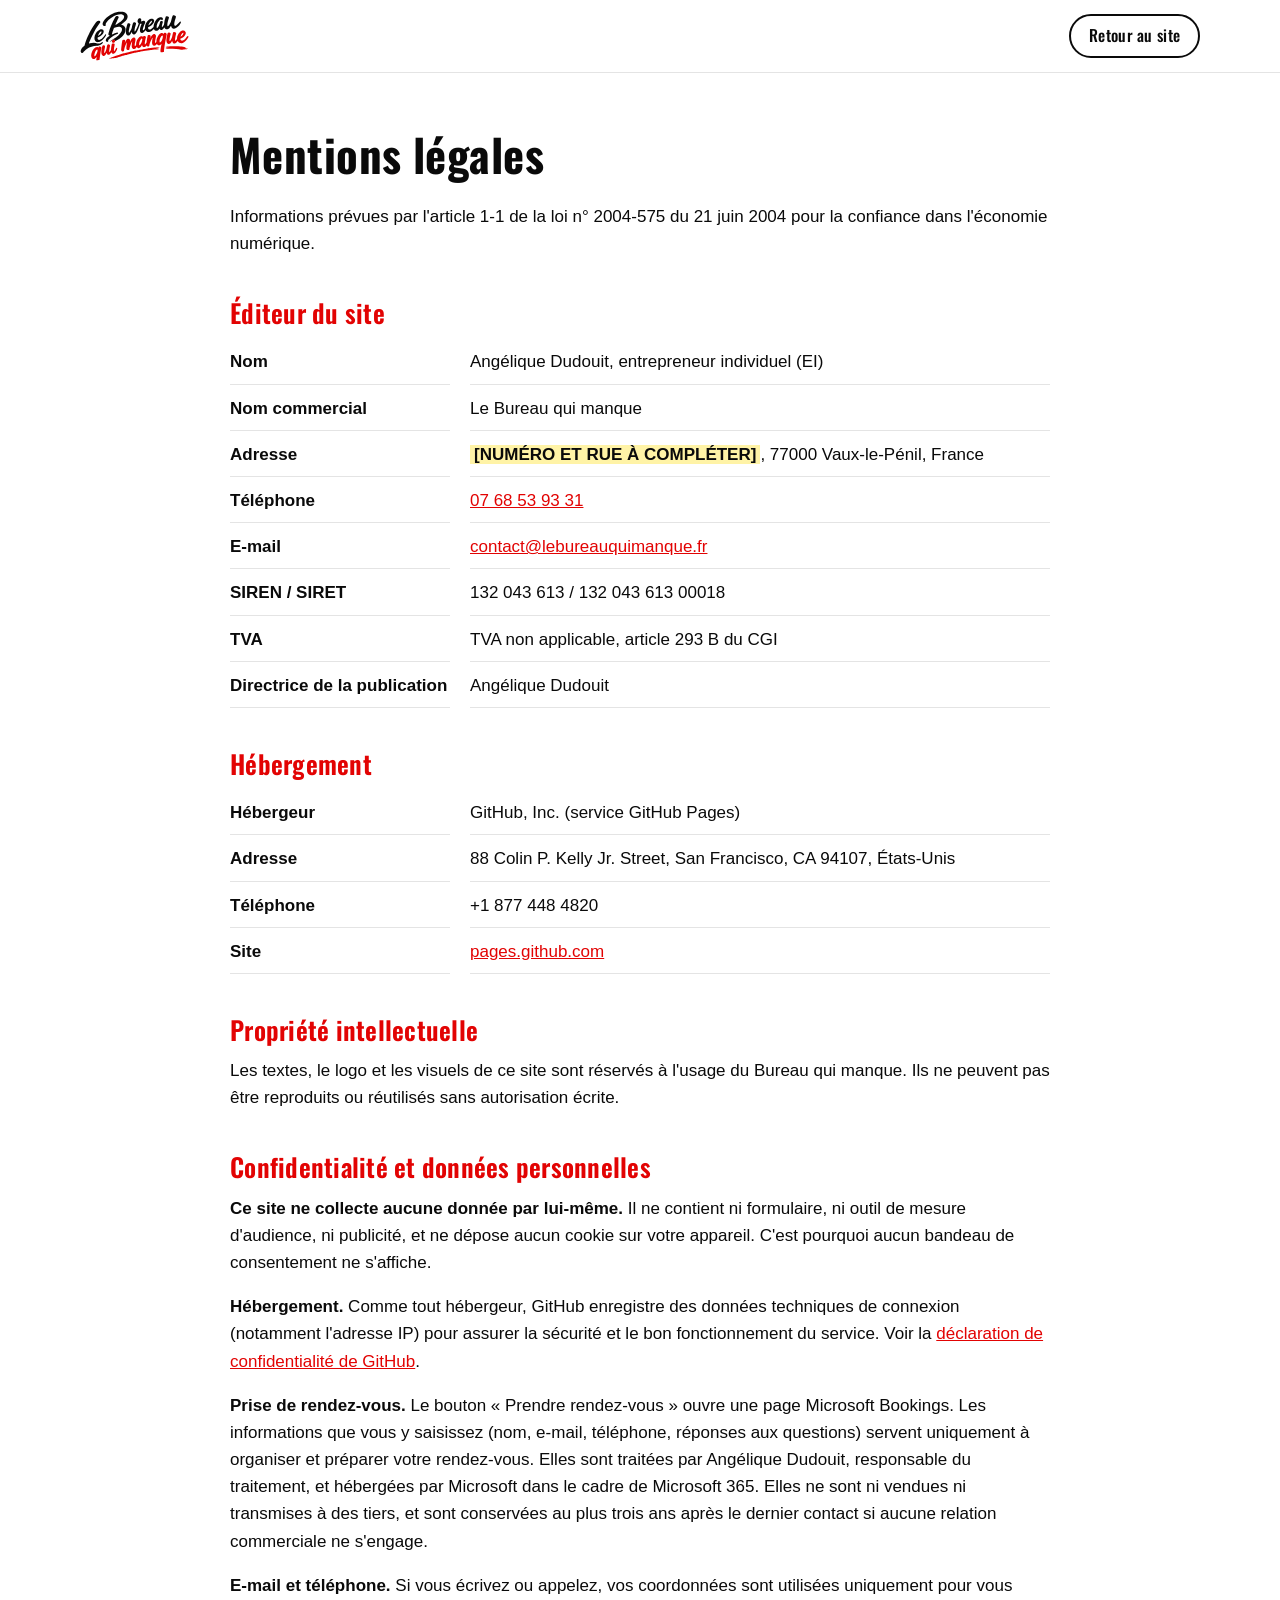
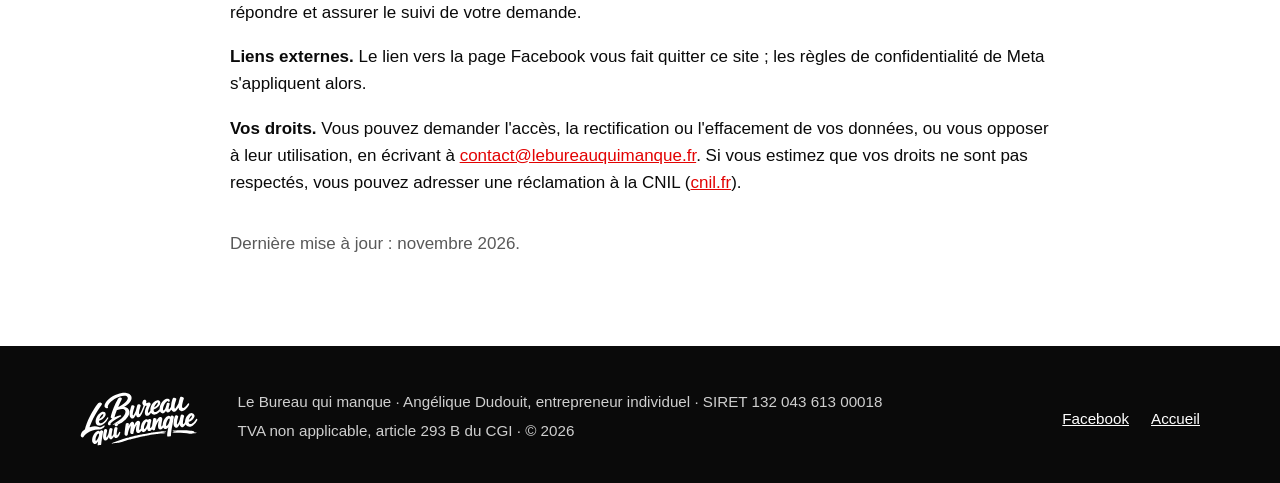
==== mentions-legales.html @ 018d725f "Add files via upload" ====
<!DOCTYPE html>
<html lang="fr">
<head>
  <meta charset="utf-8">
  <meta name="viewport" content="width=device-width, initial-scale=1">
  <title>Mentions légales et confidentialité | Le Bureau qui manque</title>
  <meta name="description" content="Mentions légales et politique de confidentialité du site lebureauquimanque.fr.">
  <link rel="canonical" href="https://lebureauquimanque.fr/mentions-legales.html">
  <meta name="theme-color" content="#E20303">
  <meta name="format-detection" content="telephone=no">
  <link rel="icon" href="favicon.ico" sizes="any">
  <link rel="icon" type="image/png" sizes="32x32" href="assets/favicon-32.png">
  <link rel="apple-touch-icon" href="assets/apple-touch-icon.png">
  <link rel="stylesheet" href="assets/style.css">
</head>
<body>
  <a class="lien-evitement" href="#contenu">Aller au contenu</a>

  <header class="entete">
    <div class="conteneur">
      <a class="entete__logo" href="./" aria-label="Le Bureau qui manque, accueil">
        <img src="assets/logo.svg" alt="Le Bureau qui manque" width="107" height="49">
      </a>
      <a class="bouton bouton--contour" href="./">Retour au site</a>
    </div>
  </header>

  <main id="contenu" class="page-simple">
    <div class="conteneur">
      <h1>Mentions légales</h1>
      <p>Informations prévues par l'article 1-1 de la loi n° 2004-575 du 21 juin 2004 pour la confiance dans l'économie numérique.</p>

      <h2>Éditeur du site</h2>
      <dl>
        <dt>Nom</dt><dd>Angélique Dudouit, entrepreneur individuel (EI)</dd>
        <dt>Nom commercial</dt><dd>Le Bureau qui manque</dd>
        <dt>Adresse</dt><dd><span class="a-completer">[NUMÉRO ET RUE À COMPLÉTER]</span>, 77000 Vaux-le-Pénil, France</dd>
        <dt>Téléphone</dt><dd><a href="tel:+33768539331">07 68 53 93 31</a></dd>
        <dt>E-mail</dt><dd><a href="mailto:contact@lebureauquimanque.fr">contact@lebureauquimanque.fr</a></dd>
        <dt>SIREN / SIRET</dt><dd>132 043 613 / 132 043 613 00018</dd>
        <dt>TVA</dt><dd>TVA non applicable, article 293 B du CGI</dd>
        <dt>Directrice de la publication</dt><dd>Angélique Dudouit</dd>
      </dl>

      <h2>Hébergement</h2>
      <dl>
        <dt>Hébergeur</dt><dd>GitHub, Inc. (service GitHub Pages)</dd>
        <dt>Adresse</dt><dd>88 Colin P. Kelly Jr. Street, San Francisco, CA 94107, États-Unis</dd>
        <dt>Téléphone</dt><dd>+1 877 448 4820</dd>
        <dt>Site</dt><dd><a href="https://pages.github.com/" rel="noopener">pages.github.com</a></dd>
      </dl>

      <h2>Propriété intellectuelle</h2>
      <p>Les textes, le logo et les visuels de ce site sont réservés à l'usage du Bureau qui manque. Ils ne peuvent pas être reproduits ou réutilisés sans autorisation écrite.</p>

      <h2 id="confidentialite">Confidentialité et données personnelles</h2>
      <p><strong>Ce site ne collecte aucune donnée par lui-même.</strong> Il ne contient ni formulaire, ni outil de mesure d'audience, ni publicité, et ne dépose aucun cookie sur votre appareil. C'est pourquoi aucun bandeau de consentement ne s'affiche.</p>
      <p><strong>Hébergement.</strong> Comme tout hébergeur, GitHub enregistre des données techniques de connexion (notamment l'adresse IP) pour assurer la sécurité et le bon fonctionnement du service. Voir la <a href="https://docs.github.com/fr/site-policy/privacy-policies/github-general-privacy-statement" rel="noopener">déclaration de confidentialité de GitHub</a>.</p>
      <p><strong>Prise de rendez-vous.</strong> Le bouton « Prendre rendez-vous » ouvre une page Microsoft Bookings. Les informations que vous y saisissez (nom, e-mail, téléphone, réponses aux questions) servent uniquement à organiser et préparer votre rendez-vous. Elles sont traitées par Angélique Dudouit, responsable du traitement, et hébergées par Microsoft dans le cadre de Microsoft 365. Elles ne sont ni vendues ni transmises à des tiers, et sont conservées au plus trois ans après le dernier contact si aucune relation commerciale ne s'engage.</p>
      <p><strong>E-mail et téléphone.</strong> Si vous écrivez ou appelez, vos coordonnées sont utilisées uniquement pour vous répondre et assurer le suivi de votre demande.</p>
      <p><strong>Liens externes.</strong> Le lien vers la page Facebook vous fait quitter ce site ; les règles de confidentialité de Meta s'appliquent alors.</p>
      <p><strong>Vos droits.</strong> Vous pouvez demander l'accès, la rectification ou l'effacement de vos données, ou vous opposer à leur utilisation, en écrivant à <a href="mailto:contact@lebureauquimanque.fr">contact@lebureauquimanque.fr</a>. Si vous estimez que vos droits ne sont pas respectés, vous pouvez adresser une réclamation à la CNIL (<a href="https://www.cnil.fr" rel="noopener">cnil.fr</a>).</p>

      <p style="margin-top:2em;color:var(--gris)">Dernière mise à jour : novembre 2026.</p>
    </div>
  </main>

  <footer class="pied">
    <div class="conteneur">
      <img src="assets/logo-blanc.svg" alt="Le Bureau qui manque" width="118" height="54">
      <div>
        <p>Le Bureau qui manque · Angélique Dudouit, entrepreneur individuel · SIRET 132 043 613 00018</p>
        <p>TVA non applicable, article 293 B du CGI · © 2026</p>
      </div>
      <div class="pied__liens">
        <a href="https://www.facebook.com/lebureauquimanque" target="_blank" rel="noopener">Facebook</a>
        <a href="./">Accueil</a>
      </div>
    </div>
  </footer>
</body>
</html>
---- assets/style.css ----
/* Le Bureau qui manque — feuille de style unique
   Couleurs de la charte : rouge #E20303, noir #0A0A0A, gris #595959,
   gris clair #F4F4F4, rose très clair #F8E8EA, blanc. */

@font-face { font-family: "Oswald"; font-weight: 500; font-display: swap; src: url("fonts/oswald-500.woff2") format("woff2"); }
@font-face { font-family: "Oswald"; font-weight: 600; font-display: swap; src: url("fonts/oswald-600.woff2") format("woff2"); }
@font-face { font-family: "Oswald"; font-weight: 700; font-display: swap; src: url("fonts/oswald-700.woff2") format("woff2"); }

:root {
  --rouge: #E20303;
  --rouge-fonce: #B80202;
  --noir: #0A0A0A;
  --gris: #595959;
  --gris-clair: #F4F4F4;
  --rose: #F8E8EA;
  --blanc: #FFFFFF;
  --bord: #E4E4E4;
  --titre: "Oswald", "Arial Narrow", Arial, sans-serif;
  --texte: Arial, "Helvetica Neue", Helvetica, sans-serif;
  --largeur: 1120px;
  --rayon: 14px;
}

*, *::before, *::after { box-sizing: border-box; }
html { scroll-behavior: smooth; scroll-padding-top: 84px; }
@media (prefers-reduced-motion: reduce) { html { scroll-behavior: auto; } }

body {
  margin: 0;
  font-family: var(--texte);
  font-size: 17px;
  line-height: 1.6;
  color: var(--noir);
  background: var(--blanc);
  -webkit-text-size-adjust: 100%;
}

img { max-width: 100%; height: auto; display: block; }
a { color: var(--rouge); }
a:hover { color: var(--rouge-fonce); }
:focus-visible { outline: 3px solid var(--noir); outline-offset: 3px; }

h1, h2, h3 { font-family: var(--titre); font-weight: 600; line-height: 1.15; margin: 0 0 .5em; letter-spacing: .01em; }
h1 { font-size: clamp(2.1rem, 5.2vw, 3.4rem); font-weight: 700; }
h2 { font-size: clamp(1.75rem, 3.6vw, 2.5rem); }
h3 { font-size: 1.3rem; font-weight: 500; }
p { margin: 0 0 1em; }

.conteneur { width: min(100% - 40px, var(--largeur)); margin-inline: auto; }
.section { padding: 72px 0; }
.section--gris { background: var(--gris-clair); }
.section--rose { background: var(--rose); }
.surtitre {
  font-family: var(--titre); font-weight: 500; text-transform: uppercase; letter-spacing: .08em;
  color: var(--rouge); font-size: .95rem; margin-bottom: .4em; display: block;
}
.intro { color: var(--gris); font-size: 1.08rem; max-width: 720px; }
.centre { text-align: center; }
.centre .intro { margin-inline: auto; }

.lien-evitement { position: absolute; left: -9999px; }
.lien-evitement:focus { left: 12px; top: 12px; background: var(--blanc); padding: 8px 14px; z-index: 100; }

/* ---------- Boutons ---------- */
.bouton {
  display: inline-flex; align-items: center; justify-content: center; gap: .5em;
  font-family: var(--titre); font-weight: 500; font-size: 1.12rem; letter-spacing: .02em;
  padding: .7em 1.4em; border-radius: 999px; text-decoration: none; border: 2px solid transparent;
  transition: background-color .15s, color .15s, border-color .15s;
  min-height: 48px;
}
.bouton--rouge { background: var(--rouge); color: var(--blanc); }
.bouton--rouge:hover { background: var(--rouge-fonce); color: var(--blanc); }
.bouton--contour { border-color: var(--noir); color: var(--noir); background: transparent; }
.bouton--contour:hover { background: var(--noir); color: var(--blanc); }
.bouton--blanc { background: var(--blanc); color: var(--rouge); }
.bouton--blanc:hover { background: var(--noir); color: var(--blanc); }
.bouton--contour-blanc { border-color: var(--blanc); color: var(--blanc); }
.bouton--contour-blanc:hover { background: var(--blanc); color: var(--rouge); }
.bouton svg { width: 1.05em; height: 1.05em; flex: none; }
.boutons { display: flex; flex-wrap: wrap; gap: 12px; }

/* ---------- En-tête ---------- */
.entete {
  position: sticky; top: 0; z-index: 50; background: rgba(255,255,255,.96);
  border-bottom: 1px solid var(--bord); backdrop-filter: saturate(1.2) blur(6px);
}
.entete .conteneur { display: flex; align-items: center; justify-content: space-between; gap: 16px; height: 72px; }
.entete__logo img { height: 50px; width: auto; }
.entete nav { display: none; }
.entete nav a { font-family: var(--titre); font-weight: 500; color: var(--noir); text-decoration: none; font-size: 1.05rem; }
.entete nav a:hover { color: var(--rouge); }
.entete .bouton { padding: .45em 1.1em; font-size: 1rem; min-height: 44px; }
@media (min-width: 900px) {
  .entete nav { display: flex; gap: 28px; }
}

/* ---------- Accueil ---------- */
.accueil { padding: 48px 0 64px; background: linear-gradient(180deg, var(--blanc) 0%, var(--blanc) 60%, var(--rose) 100%); }
.accueil .conteneur { display: grid; gap: 36px; align-items: center; }
.accueil h1 .rouge { color: var(--rouge); }
.accueil__texte p { font-size: 1.12rem; color: #2b2b2b; max-width: 560px; }
.accueil__offert {
  display: inline-flex; align-items: center; gap: .6em; margin-top: 18px;
  font-weight: bold; color: var(--noir);
}
.accueil__offert::before { content: ""; width: 10px; height: 10px; border-radius: 50%; background: var(--rouge); flex: none; }
.accueil__visuel img { border-radius: var(--rayon); box-shadow: 0 18px 40px rgba(10,10,10,.14); width: 100%; }
.accueil__lieu { color: var(--gris); font-size: .98rem; margin-top: 10px; }
@media (min-width: 900px) {
  .accueil { padding: 72px 0 88px; }
  .accueil .conteneur { grid-template-columns: 1fr 1.05fr; gap: 56px; }
}

/* ---------- Pour qui ---------- */
.douleurs { display: grid; gap: 16px; margin-top: 32px; }
.douleur {
  background: var(--blanc); border-radius: var(--rayon); padding: 22px 24px; border-left: 5px solid var(--rouge);
  box-shadow: 0 2px 10px rgba(10,10,10,.05);
}
.douleur p { margin: 0; }
.douleur strong { font-family: var(--titre); font-weight: 500; font-size: 1.15rem; display: block; margin-bottom: 4px; }
@media (min-width: 760px) { .douleurs { grid-template-columns: repeat(3, 1fr); } }

/* ---------- Services ---------- */
.services { display: grid; gap: 18px; margin-top: 36px; }
.service {
  border: 1px solid var(--bord); border-radius: var(--rayon); padding: 24px; background: var(--blanc);
}
.service__icone {
  width: 46px; height: 46px; border-radius: 50%; background: var(--rouge); color: var(--blanc);
  display: grid; place-items: center; margin-bottom: 14px;
}
.service__icone svg { width: 22px; height: 22px; }
.service p { color: var(--gris); margin: 0; }
.service--accent { background: var(--noir); border-color: var(--noir); color: var(--blanc); }
.service--accent p { color: #d9d9d9; }
.service--accent a { color: var(--blanc); font-weight: bold; }
@media (min-width: 640px) {
  .services { grid-template-columns: repeat(2, 1fr); }
  .service--accent { grid-column: 1 / -1; display: grid; grid-template-columns: auto 1fr; column-gap: 20px; align-items: center; }
  .service--accent .service__icone { grid-row: span 2; margin-bottom: 0; }
  .service--accent h3 { margin-bottom: 2px; }
}
@media (min-width: 980px) { .services { grid-template-columns: repeat(3, 1fr); } }

/* ---------- Étapes ---------- */
.etapes { list-style: none; padding: 0; margin: 36px 0 0; display: grid; gap: 18px; counter-reset: etape; }
.etape { background: var(--blanc); border-radius: var(--rayon); padding: 26px 24px 24px; position: relative; counter-increment: etape; }
.etape::before {
  content: counter(etape); font-family: var(--titre); font-weight: 700; font-size: 1.4rem; color: var(--blanc);
  background: var(--rouge); width: 44px; height: 44px; border-radius: 50%; display: grid; place-items: center; margin-bottom: 14px;
}
.etape p { color: var(--gris); margin: 0; }
.encadre {
  margin-top: 28px; background: var(--blanc); border-radius: var(--rayon); padding: 20px 24px;
  display: flex; gap: 14px; align-items: flex-start;
}
.encadre p { margin: 0; }
.encadre svg { width: 26px; height: 26px; color: var(--rouge); flex: none; margin-top: 2px; }
@media (min-width: 760px) { .etapes { grid-template-columns: repeat(2, 1fr); } }
@media (min-width: 1040px) { .etapes { grid-template-columns: repeat(4, 1fr); } }

/* ---------- Tarifs ---------- */
.tarifs-bloc { margin-top: 44px; }
.tarifs-bloc > h3 { font-size: 1.5rem; font-weight: 600; margin-bottom: 18px; }
.taux { display: grid; gap: 16px; }
.taux__carte { border: 1px solid var(--bord); border-radius: var(--rayon); padding: 22px 24px; }
.taux__carte header { display: flex; flex-direction: column; gap: 6px; margin-bottom: 8px; }
@media (min-width: 1000px) { .taux__carte header { flex-direction: row; justify-content: space-between; align-items: baseline; } }
.taux__carte h4 { font-family: var(--titre); font-weight: 500; font-size: 1.25rem; margin: 0; }
.prix { font-family: var(--titre); font-weight: 700; color: var(--rouge); font-size: 1.8rem; line-height: 1; white-space: nowrap; }
.prix small { font-size: .55em; font-weight: 500; color: var(--gris); }
.taux__carte p { color: var(--gris); margin: 0; }
@media (min-width: 760px) { .taux { grid-template-columns: repeat(2, 1fr); } }

.forfaits { display: grid; gap: 18px; }
.forfait { border: 1px solid var(--bord); border-radius: var(--rayon); padding: 26px 24px; display: flex; flex-direction: column; background: var(--blanc); }
.forfait h4 { font-family: var(--titre); font-weight: 600; font-size: 1.5rem; margin: 0 0 4px; text-transform: uppercase; letter-spacing: .03em; }
.forfait .prix { font-size: 2.4rem; margin: 6px 0 4px; }
.forfait__volume { font-weight: bold; margin-bottom: 14px; }
.forfait ul { list-style: none; padding: 0; margin: 0; }
.forfait li { padding-left: 26px; position: relative; margin-bottom: 8px; color: #2b2b2b; }
.forfait li::before {
  content: ""; position: absolute; left: 2px; top: .45em; width: 12px; height: 7px;
  border-left: 3px solid var(--rouge); border-bottom: 3px solid var(--rouge); transform: rotate(-45deg);
}
.forfait--milieu { border: 2px solid var(--rouge); }
@media (min-width: 900px) { .forfaits { grid-template-columns: repeat(3, 1fr); } }
.forfaits__regles { color: var(--gris); font-size: .95rem; margin-top: 16px; }

.offres { display: grid; gap: 18px; }
.offre { border-radius: var(--rayon); padding: 28px 26px; display: flex; flex-direction: column; }
.offre--essai { background: var(--rouge); color: var(--blanc); }
.offre--pack { background: var(--noir); color: var(--blanc); }
.offre .surtitre { color: var(--blanc); opacity: .85; }
.offre h4 { font-family: var(--titre); font-weight: 600; font-size: 1.7rem; margin: 0 0 6px; }
.offre .prix { color: var(--blanc); font-size: 2.6rem; margin: 8px 0 12px; }
.offre .prix small { color: var(--blanc); opacity: .85; }
.offre p, .offre li { color: rgba(255,255,255,.92); }
.offre ul { padding-left: 1.1em; margin: 0 0 14px; }
.offre li { margin-bottom: 4px; }
.offre__note { font-size: .9rem; opacity: .85; }
.offre .bouton { align-self: flex-start; margin-top: auto; }
.offre__contenu { margin-bottom: 20px; }
@media (min-width: 900px) { .offres { grid-template-columns: 1fr 1fr; } }

.conditions {
  margin-top: 36px; background: var(--gris-clair); border-radius: var(--rayon); padding: 22px 24px; font-size: .95rem; color: #333;
}
.conditions h4 { font-family: var(--titre); font-weight: 500; font-size: 1.15rem; margin: 0 0 8px; }
.conditions ul { margin: 0; padding-left: 1.1em; }
.conditions li { margin-bottom: 4px; }
.conditions .tva { margin: 12px 0 0; font-weight: bold; }

/* ---------- Données ---------- */
.engagements { display: grid; gap: 16px; margin-top: 32px; }
.engagement { background: var(--blanc); border-radius: var(--rayon); padding: 22px 24px; }
.engagement h3 { font-size: 1.2rem; margin-bottom: 6px; }
.engagement p { margin: 0; color: var(--gris); }
@media (min-width: 760px) { .engagements { grid-template-columns: repeat(2, 1fr); } }

/* ---------- À propos ---------- */
.apropos { display: grid; gap: 32px; align-items: start; }
.apropos__portrait { max-width: 300px; margin-inline: auto; text-align: center; }
.apropos__portrait img { border-radius: 50%; width: 100%; }
.apropos__nom { font-family: var(--titre); font-weight: 600; font-size: 1.5rem; margin: 14px 0 0; }
.apropos__role { color: var(--gris); margin: 0; }
.parcours { list-style: none; padding: 0; margin: 24px 0; border-left: 3px solid var(--rose); }
.parcours li { padding: 0 0 18px 22px; position: relative; }
.parcours li::before {
  content: ""; position: absolute; left: -9px; top: 6px; width: 15px; height: 15px; border-radius: 50%;
  background: var(--rouge); border: 3px solid var(--blanc);
}
.parcours h3 { font-size: 1.2rem; margin-bottom: 4px; }
.parcours p { margin: 0; color: var(--gris); }
.fil-conducteur { background: var(--rose); border-radius: var(--rayon); padding: 20px 24px; font-size: 1.08rem; }
.fil-conducteur p { margin: 0; }
@media (min-width: 900px) {
  .apropos { grid-template-columns: 300px 1fr; gap: 56px; }
  .apropos__portrait { position: sticky; top: 100px; }
}

/* ---------- Contact ---------- */
.contact { background: var(--rouge); color: var(--blanc); }
.contact h2 { color: var(--blanc); }
.contact .intro { color: rgba(255,255,255,.92); }
.contact .boutons { justify-content: center; margin-top: 28px; }
.coordonnees { display: grid; gap: 14px; margin-top: 44px; }
.coordonnee { background: rgba(0,0,0,.16); border-radius: var(--rayon); padding: 18px 20px; }
.coordonnee h3 { font-size: 1.05rem; font-weight: 500; text-transform: uppercase; letter-spacing: .06em; margin-bottom: 4px; opacity: .9; }
.coordonnee p { margin: 0; }
.coordonnee a { color: var(--blanc); font-weight: bold; text-decoration-thickness: 1px; text-underline-offset: 3px; }
@media (min-width: 760px) { .coordonnees { grid-template-columns: repeat(2, 1fr); } }
@media (min-width: 1040px) { .coordonnees { grid-template-columns: repeat(4, 1fr); } }

/* ---------- Pied de page ---------- */
.pied { background: var(--noir); color: #cfcfcf; padding: 44px 0 36px; font-size: .95rem; }
.pied .conteneur { display: grid; gap: 22px; }
.pied img { height: 54px; width: auto; }
.pied a { color: var(--blanc); }
.pied p { margin: 0 0 4px; }
.pied__liens { display: flex; flex-wrap: wrap; gap: 8px 22px; }
@media (min-width: 900px) {
  .pied .conteneur { grid-template-columns: auto 1fr auto; align-items: center; gap: 40px; }
}

/* ---------- Bouton flottant (téléphone) ---------- */
.flottant {
  position: fixed; right: 16px; bottom: 16px; z-index: 40; display: flex; gap: 10px;
}
.flottant a {
  width: 56px; height: 56px; border-radius: 50%; display: grid; place-items: center;
  background: var(--rouge); color: var(--blanc); box-shadow: 0 8px 22px rgba(10,10,10,.28);
}
.flottant a.noir { background: var(--noir); }
.flottant svg { width: 24px; height: 24px; }
@media (min-width: 900px) { .flottant { display: none; } }

/* ---------- Pages simples (mentions légales) ---------- */
.page-simple { padding: 56px 0 72px; }
.page-simple .conteneur { max-width: 820px; }
.page-simple h1 { font-size: clamp(2rem, 4.5vw, 2.8rem); }
.page-simple h2 { font-size: 1.6rem; margin-top: 1.6em; color: var(--rouge); }
.page-simple dl { display: grid; grid-template-columns: 1fr; gap: 2px 20px; margin: 0 0 1em; }
.page-simple dt { font-weight: bold; margin-top: 10px; }
.page-simple dd { margin: 0; }
@media (min-width: 640px) {
  .page-simple dl { grid-template-columns: 220px 1fr; }
  .page-simple dt { margin-top: 0; }
  .page-simple dt, .page-simple dd { padding: 8px 0; border-bottom: 1px solid var(--bord); }
}
.a-completer { background: #fff3a6; padding: 0 4px; font-weight: bold; }
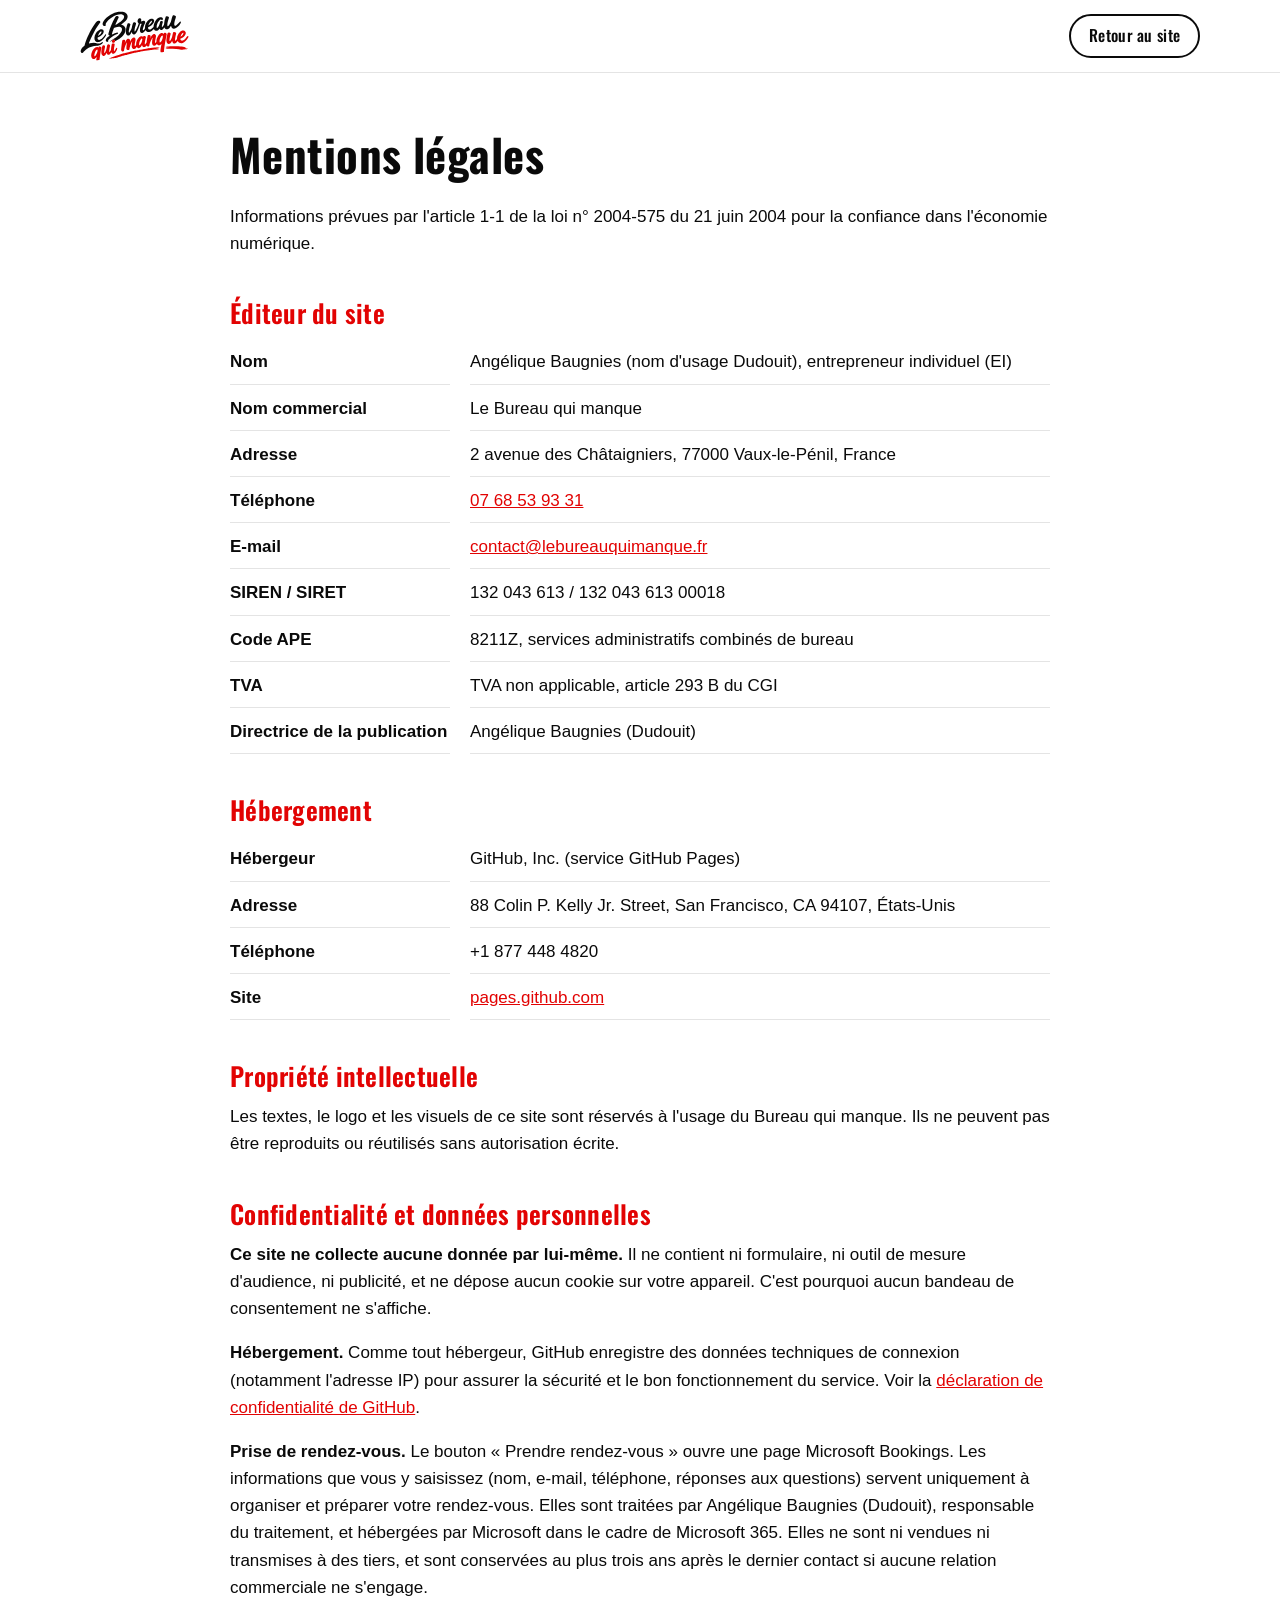
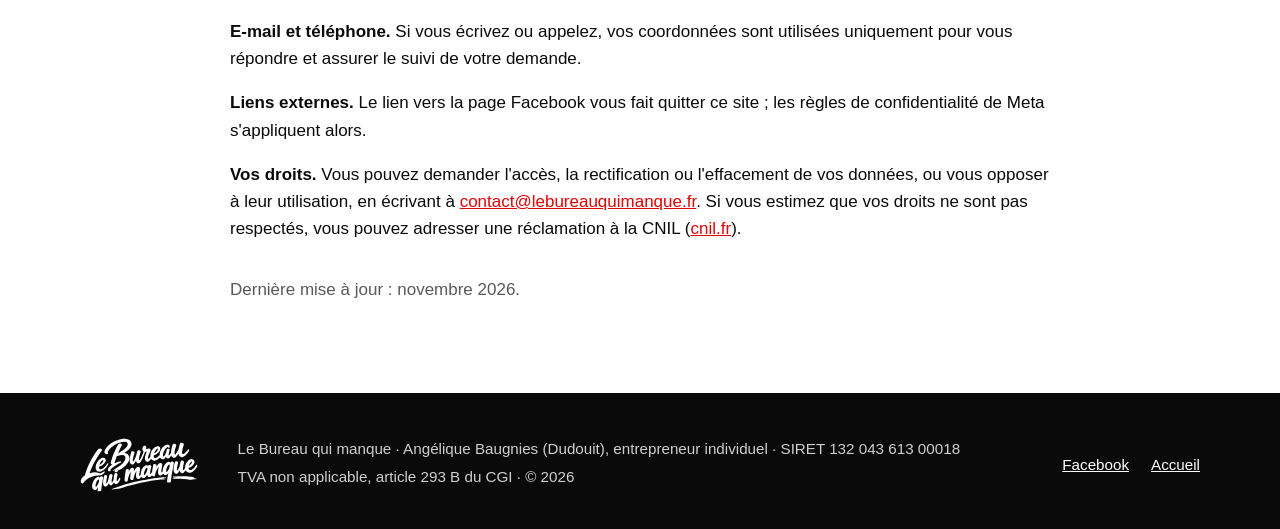
==== commit 9278c359: "Add files via upload" ====
--- a/mentions-legales.html
+++ b/mentions-legales.html
@@ -32,14 +32,15 @@
 
       <h2>Éditeur du site</h2>
       <dl>
-        <dt>Nom</dt><dd>Angélique Dudouit, entrepreneur individuel (EI)</dd>
+        <dt>Nom</dt><dd>Angélique Baugnies (nom d'usage Dudouit), entrepreneur individuel (EI)</dd>
         <dt>Nom commercial</dt><dd>Le Bureau qui manque</dd>
-        <dt>Adresse</dt><dd><span class="a-completer">[NUMÉRO ET RUE À COMPLÉTER]</span>, 77000 Vaux-le-Pénil, France</dd>
+        <dt>Adresse</dt><dd>2 avenue des Châtaigniers, 77000 Vaux-le-Pénil, France</dd>
         <dt>Téléphone</dt><dd><a href="tel:+33768539331">07 68 53 93 31</a></dd>
         <dt>E-mail</dt><dd><a href="mailto:contact@lebureauquimanque.fr">contact@lebureauquimanque.fr</a></dd>
         <dt>SIREN / SIRET</dt><dd>132 043 613 / 132 043 613 00018</dd>
+        <dt>Code APE</dt><dd>8211Z, services administratifs combinés de bureau</dd>
         <dt>TVA</dt><dd>TVA non applicable, article 293 B du CGI</dd>
-        <dt>Directrice de la publication</dt><dd>Angélique Dudouit</dd>
+        <dt>Directrice de la publication</dt><dd>Angélique Baugnies (Dudouit)</dd>
       </dl>
 
       <h2>Hébergement</h2>
@@ -56,7 +57,7 @@
       <h2 id="confidentialite">Confidentialité et données personnelles</h2>
       <p><strong>Ce site ne collecte aucune donnée par lui-même.</strong> Il ne contient ni formulaire, ni outil de mesure d'audience, ni publicité, et ne dépose aucun cookie sur votre appareil. C'est pourquoi aucun bandeau de consentement ne s'affiche.</p>
       <p><strong>Hébergement.</strong> Comme tout hébergeur, GitHub enregistre des données techniques de connexion (notamment l'adresse IP) pour assurer la sécurité et le bon fonctionnement du service. Voir la <a href="https://docs.github.com/fr/site-policy/privacy-policies/github-general-privacy-statement" rel="noopener">déclaration de confidentialité de GitHub</a>.</p>
-      <p><strong>Prise de rendez-vous.</strong> Le bouton « Prendre rendez-vous » ouvre une page Microsoft Bookings. Les informations que vous y saisissez (nom, e-mail, téléphone, réponses aux questions) servent uniquement à organiser et préparer votre rendez-vous. Elles sont traitées par Angélique Dudouit, responsable du traitement, et hébergées par Microsoft dans le cadre de Microsoft 365. Elles ne sont ni vendues ni transmises à des tiers, et sont conservées au plus trois ans après le dernier contact si aucune relation commerciale ne s'engage.</p>
+      <p><strong>Prise de rendez-vous.</strong> Le bouton « Prendre rendez-vous » ouvre une page Microsoft Bookings. Les informations que vous y saisissez (nom, e-mail, téléphone, réponses aux questions) servent uniquement à organiser et préparer votre rendez-vous. Elles sont traitées par Angélique Baugnies (Dudouit), responsable du traitement, et hébergées par Microsoft dans le cadre de Microsoft 365. Elles ne sont ni vendues ni transmises à des tiers, et sont conservées au plus trois ans après le dernier contact si aucune relation commerciale ne s'engage.</p>
       <p><strong>E-mail et téléphone.</strong> Si vous écrivez ou appelez, vos coordonnées sont utilisées uniquement pour vous répondre et assurer le suivi de votre demande.</p>
       <p><strong>Liens externes.</strong> Le lien vers la page Facebook vous fait quitter ce site ; les règles de confidentialité de Meta s'appliquent alors.</p>
       <p><strong>Vos droits.</strong> Vous pouvez demander l'accès, la rectification ou l'effacement de vos données, ou vous opposer à leur utilisation, en écrivant à <a href="mailto:contact@lebureauquimanque.fr">contact@lebureauquimanque.fr</a>. Si vous estimez que vos droits ne sont pas respectés, vous pouvez adresser une réclamation à la CNIL (<a href="https://www.cnil.fr" rel="noopener">cnil.fr</a>).</p>
@@ -69,7 +70,7 @@
     <div class="conteneur">
       <img src="assets/logo-blanc.svg" alt="Le Bureau qui manque" width="118" height="54">
       <div>
-        <p>Le Bureau qui manque · Angélique Dudouit, entrepreneur individuel · SIRET 132 043 613 00018</p>
+        <p>Le Bureau qui manque · Angélique Baugnies (Dudouit), entrepreneur individuel · SIRET 132 043 613 00018</p>
         <p>TVA non applicable, article 293 B du CGI · © 2026</p>
       </div>
       <div class="pied__liens">
--- a/assets/style.css
+++ b/assets/style.css
@@ -83,7 +83,7 @@
 /* ---------- En-tête ---------- */
 .entete {
   position: sticky; top: 0; z-index: 50; background: rgba(255,255,255,.96);
-  border-bottom: 1px solid var(--bord); backdrop-filter: saturate(1.2) blur(6px);
+  border-bottom: 1px solid var(--bord); -webkit-backdrop-filter: saturate(1.2) blur(6px); backdrop-filter: saturate(1.2) blur(6px);
 }
 .entete .conteneur { display: flex; align-items: center; justify-content: space-between; gap: 16px; height: 72px; }
 .entete__logo img { height: 50px; width: auto; }
@@ -267,7 +267,7 @@
 
 /* ---------- Bouton flottant (téléphone) ---------- */
 .flottant {
-  position: fixed; right: 16px; bottom: 16px; z-index: 40; display: flex; gap: 10px;
+  position: fixed; right: 16px; bottom: calc(16px + env(safe-area-inset-bottom, 0px)); z-index: 40; display: flex; gap: 10px;
 }
 .flottant a {
   width: 56px; height: 56px; border-radius: 50%; display: grid; place-items: center;
